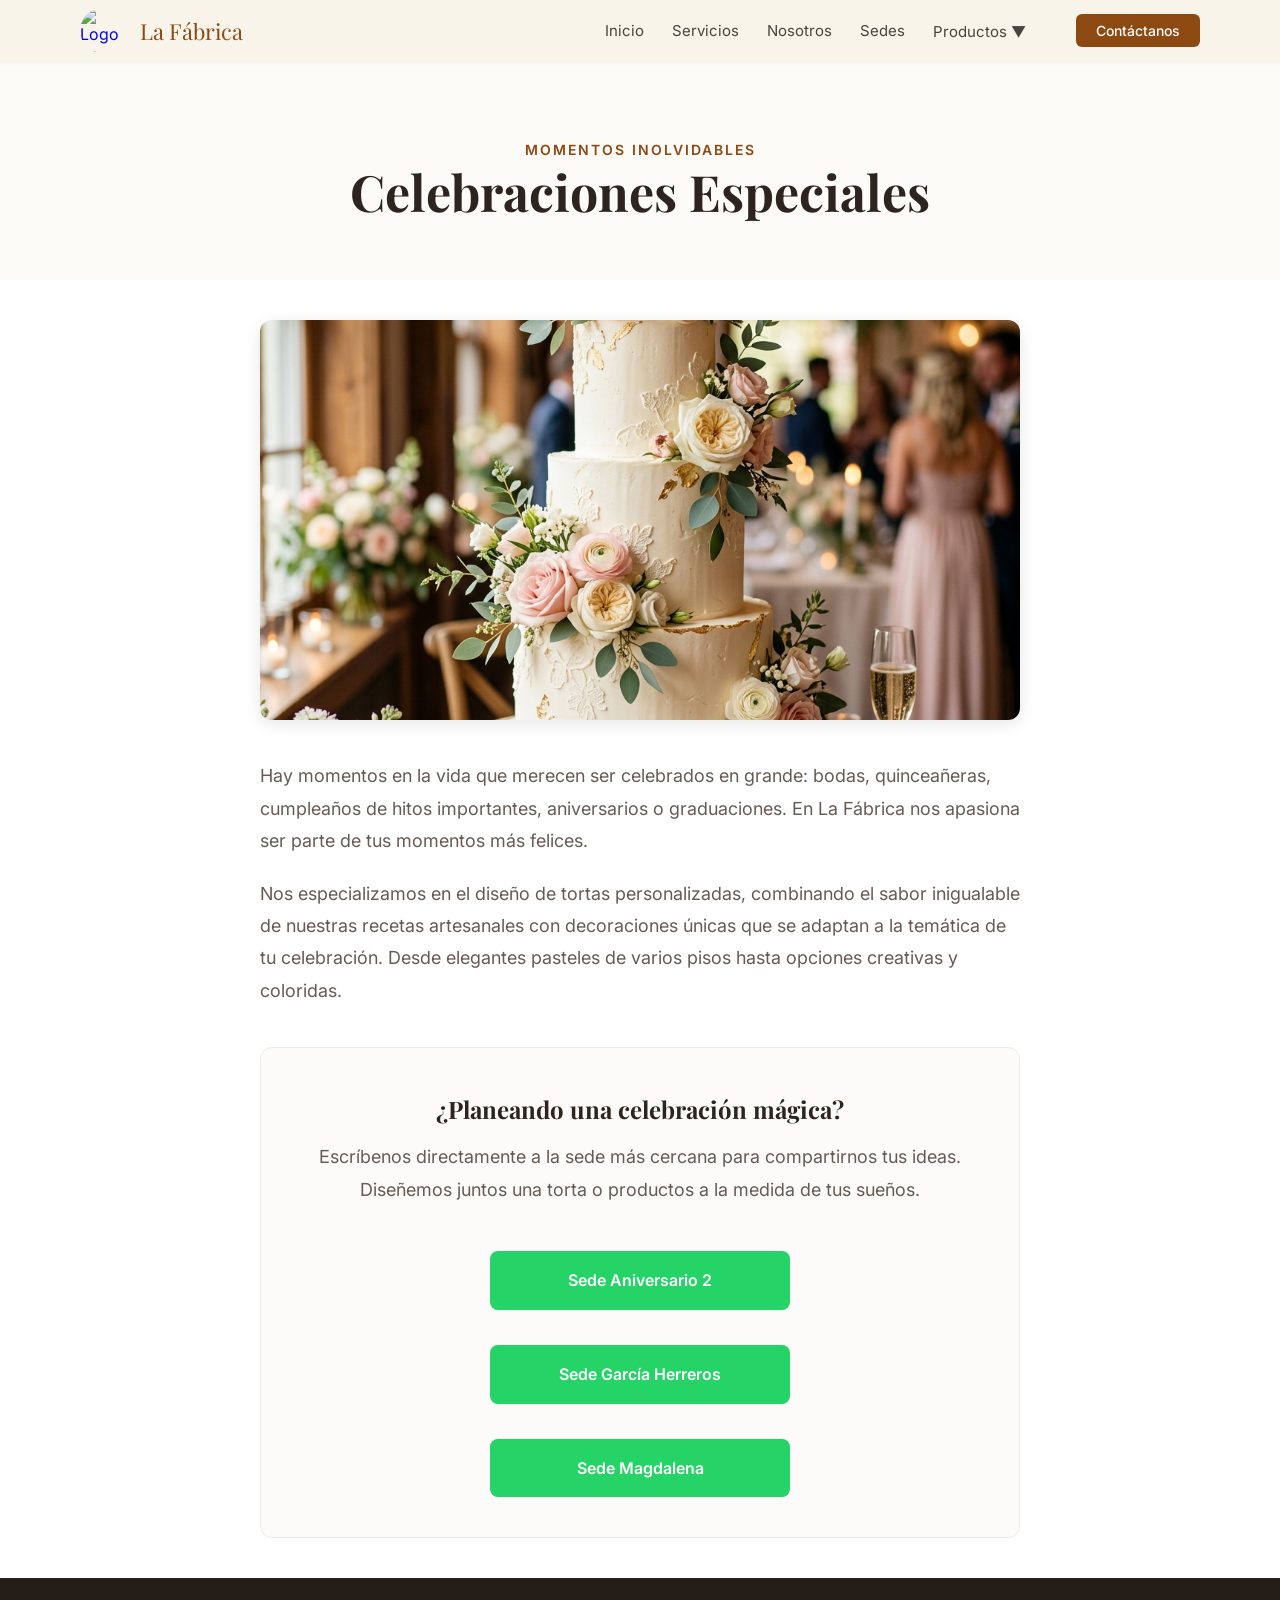
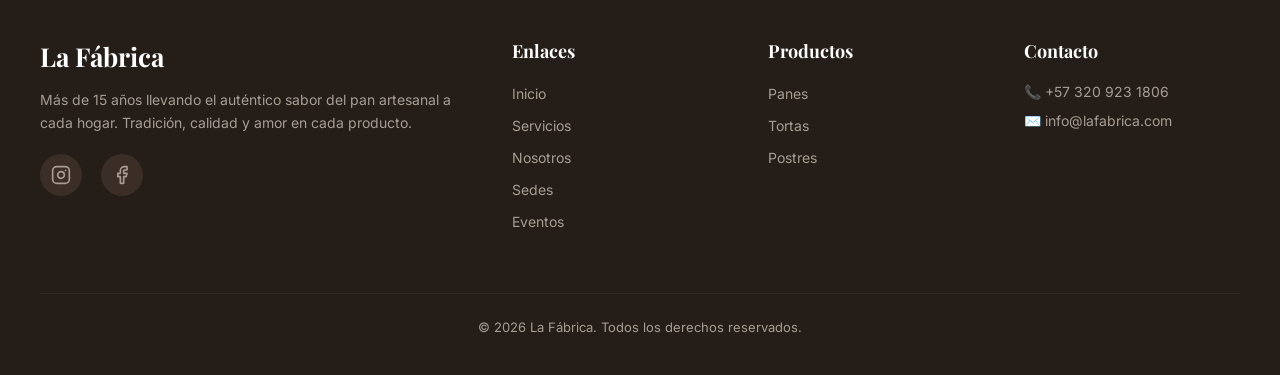
==== fronthend/page/celebraciones-especiales.html @ fb8dd180 "mejora ya ctualizacion de index, productos y eventos" ====
<!DOCTYPE html>
<html lang="es">

<head>
    <meta charset="UTF-8">
    <meta name="viewport" content="width=device-width, initial-scale=1.0">
    <title>Celebraciones Especiales | La Fábrica</title>

    <link rel="stylesheet" href="../css/styles.css">

    <link rel="preconnect" href="https://fonts.googleapis.com">
    <link rel="preconnect" href="https://fonts.gstatic.com" crossorigin>
    <link
        href="https://fonts.googleapis.com/css2?family=Playfair+Display:wght@700&family=Inter:wght@300;400;500;600&display=swap"
        rel="stylesheet">
    
    <style>
        .page-header {
            background-color: var(--bg-cream);
            padding: 80px 20px 40px;
            text-align: center;
        }
        
        .page-title {
            font-family: var(--font-serif);
            font-size: 50px;
            color: #2D241F;
            margin-bottom: 15px;
            text-transform: capitalize;
        }

        .category-breadcrumb {
            color: var(--primary-brown);
            font-size: 14px;
            letter-spacing: 2px;
            text-transform: uppercase;
            font-weight: 600;
        }

        .event-detail-section {
            max-width: 800px;
            margin: 0 auto;
            padding: 40px 20px;
            color: #665b55;
            line-height: 1.8;
            font-size: 18px;
        }

        .event-detail-section p {
            margin-bottom: 20px;
        }

        .contact-cta {
            text-align: center;
            margin-top: 40px;
            padding: 40px;
            background-color: #fcfbf9;
            border-radius: 12px;
            border: 1px solid #efeae6;
        }

        .btn-whatsapp {
            display: inline-flex;
            align-items: center;
            justify-content: center;
            gap: 10px;
            padding: 15px 30px;
            background-color: #25D366;
            color: white;
            text-decoration: none;
            font-weight: 600;
            border-radius: 8px;
            font-size: 16px;
            transition: opacity 0.3s;
            margin-top: 20px;
        }

        .btn-whatsapp:hover {
            opacity: 0.9;
        }
    </style>
</head>

<body>
    <header class="header">
        <div class="header-container">
            <a href="index.html" class="logo" style="text-decoration: none;">
                <img src="../imagen/logo.png" alt="Logo La Fábrica" class="logo-img">
                <span>La Fábrica</span>
            </a>

            <button class="mobile-menu-btn" id="open-menu">
                <svg xmlns="http://www.w3.org/2000/svg" width="28" height="28" viewBox="0 0 24 24" fill="none"
                    stroke="currentColor" stroke-width="2" stroke-linecap="round" stroke-linejoin="round">
                    <line x1="3" y1="12" x2="21" y2="12"></line>
                    <line x1="3" y1="6" x2="21" y2="6"></line>
                    <line x1="3" y1="18" x2="21" y2="18"></line>
                </svg>
            </button>

            <div class="nav-wrapper" id="mobile-nav">
                <div class="mobile-nav-header">
                    <span class="logo-text-mobile">La Fábrica</span>
                    <button class="close-menu-btn" id="close-menu">
                        <svg xmlns="http://www.w3.org/2000/svg" width="24" height="24" viewBox="0 0 24 24" fill="none"
                            stroke="currentColor" stroke-width="2" stroke-linecap="round" stroke-linejoin="round">
                            <line x1="18" y1="6" x2="6" y2="18"></line>
                            <line x1="6" y1="6" x2="18" y2="18"></line>
                        </svg>
                    </button>
                </div>

                <nav class="nav-links">
                    <a href="index.html">Inicio</a>
                    <a href="index.html#servicios">Servicios</a>
                    <a href="index.html#nosotros">Nosotros</a>
                    <a href="index.html#sedes">Sedes</a>
                    
                    <div class="dropdown-container desktop-menu-item">
                        <a href="index.html#productos" class="dropdown">Productos <span class="arrow">▼</span></a>
                        <div class="dropdown-menu">
                            <a href="productos.html?categoria=panes">Panes</a>
                            <a href="productos.html?categoria=tortas">Tortas</a>
                            <a href="productos.html?categoria=postres">Postres</a>
                        </div>
                    </div>
                </nav>

                <a href="index.html#sedes" class="btn-contact">Contáctanos</a>
            </div>
        </div>
    </header>

    <main>
        <div class="page-header">
            <p class="category-breadcrumb">MOMENTOS INOLVIDABLES</p>
            <h1 class="page-title">Celebraciones Especiales</h1>
        </div>

        <section class="event-detail-section">
            <img src="../imagen/celebraciones-especiales.png" alt="Celebraciones Especiales" style="width: 100%; max-height: 400px; object-fit: cover; border-radius: 12px; margin-bottom: 30px; box-shadow: 0 4px 15px rgba(0,0,0,0.1);">
            <p>Hay momentos en la vida que merecen ser celebrados en grande: bodas, quinceañeras, cumpleaños de hitos importantes, aniversarios o graduaciones. En La Fábrica nos apasiona ser parte de tus momentos más felices.</p>
            <p>Nos especializamos en el diseño de tortas personalizadas, combinando el sabor inigualable de nuestras recetas artesanales con decoraciones únicas que se adaptan a la temática de tu celebración. Desde elegantes pasteles de varios pisos hasta opciones creativas y coloridas.</p>
            
            <div class="contact-cta">
                <h3 style="color: #2D241F; font-family: var(--font-serif); font-size: 24px; margin-bottom: 10px;">¿Planeando una celebración mágica?</h3>
                <p>Escríbenos directamente a la sede más cercana para compartirnos tus ideas. Diseñemos juntos una torta o productos a la medida de tus sueños.</p>
                <div style="display: flex; flex-direction: column; gap: 15px; max-width: 300px; margin: 0 auto; margin-top: 25px;">
                    <a href="https://api.whatsapp.com/message/CRYAJNQXN6VEA1?autoload=1&app_absent=0" target="_blank" class="btn-whatsapp">
                        Sede Aniversario 2
                    </a>
                    <a href="https://api.whatsapp.com/send?phone=573209231806" target="_blank" class="btn-whatsapp">
                        Sede García Herreros
                    </a>
                    <a href="https://api.whatsapp.com/message/VMKQGHCHPE6WL1?autoload=1&app_absent=0" target="_blank" class="btn-whatsapp">
                        Sede Magdalena
                    </a>
                </div>
            </div>
        </section>
    </main>

    <footer class="footer">
        <div class="footer-container">
            <div class="footer-col">
                <h3 class="footer-logo">La Fábrica</h3>
                <p>Más de 15 años llevando el auténtico sabor del pan artesanal a cada hogar. Tradición, calidad y amor en cada producto.</p>
                <div class="social-icons">
                    <a href="https://www.instagram.com/lafabricapanaderia/" target="_blank" rel="noopener noreferrer" aria-label="Instagram">
                        <svg xmlns="http://www.w3.org/2000/svg" width="20" height="20" viewBox="0 0 24 24" fill="none" stroke="currentColor" stroke-width="2" stroke-linecap="round" stroke-linejoin="round"><rect x="2" y="2" width="20" height="20" rx="5" ry="5"></rect><path d="M16 11.37A4 4 0 1 1 12.63 8 4 4 0 0 1 16 11.37z"></path><line x1="17.5" y1="6.5" x2="17.51" y2="6.5"></line></svg>
                    </a>
                    <a href="https://www.facebook.com/p/Panader%C3%ADa-La-F%C3%A1brica-100084716544791/" target="_blank" rel="noopener noreferrer" aria-label="Facebook">
                        <svg xmlns="http://www.w3.org/2000/svg" width="20" height="20" viewBox="0 0 24 24" fill="none" stroke="currentColor" stroke-width="2" stroke-linecap="round" stroke-linejoin="round"><path d="M18 2h-3a5 5 0 0 0-5 5v3H7v4h3v8h4v-8h3l1-4h-4V7a1 1 0 0 1 1-1h3z"></path></svg>
                    </a>
                </div>
            </div>
            <div class="footer-col">
                <h4>Enlaces</h4>
                <ul>
                    <li><a href="index.html">Inicio</a></li>
                    <li><a href="index.html#servicios">Servicios</a></li>
                    <li><a href="index.html#nosotros">Nosotros</a></li>
                    <li><a href="index.html#sedes">Sedes</a></li>
                    <li><a href="index.html#eventos">Eventos</a></li>
                </ul>
            </div>
            <div class="footer-col">
                <h4>Productos</h4>
                <ul>
                    <li><a href="productos.html?categoria=panes">Panes</a></li>
                    <li><a href="productos.html?categoria=tortas">Tortas</a></li>
                    <li><a href="productos.html?categoria=postres">Postres</a></li>
                </ul>
            </div>
            <div class="footer-col">
                <h4>Contacto</h4>
                <ul class="contact-info">
                    <li>📞 +57 320 923 1806</li>
                    <li>✉️ info@lafabrica.com</li>
                </ul>
            </div>
        </div>
        <div class="footer-bottom">
            <p>&copy; 2026 La Fábrica. Todos los derechos reservados.</p>
        </div>
    </footer>

    <script>
        // Lógica de Menú Móvil
        const openMenuBtn = document.getElementById('open-menu');
        const closeMenuBtn = document.getElementById('close-menu');
        const mobileNav = document.getElementById('mobile-nav');

        openMenuBtn.addEventListener('click', () => {
            mobileNav.classList.add('active');
        });

        closeMenuBtn.addEventListener('click', () => {
            mobileNav.classList.remove('active');
        });
    </script>
</body>

</html>
---- fronthend/css/styles.css ----
/* --- VARIABLES DE COLOR Y FUENTES --- */
:root {
    --primary-brown: #8c4912;
    --primary-brown-hover: #6e3b0e;
    --highlight-gold: #dcb589;
    --bg-cream: #FDFBF7;
    --text-dark: #333333;
    --text-light: #ffffff;
    --font-serif: 'Playfair Display', serif;
    --font-sans: 'Inter', sans-serif;
}

/* Reseteo básico para que se vea igual en todos los navegadores */
* {
    margin: 0;
    padding: 0;
    box-sizing: border-box;
}

body {
    font-family: var(--font-sans);
    color: var(--text-dark);
}

/* --- BARRA DE NAVEGACIÓN (HEADER) --- */
/* Ocultar elementos del menú móvil en PC */
.mobile-menu-btn,
.mobile-nav-header {
    display: none;
}

.nav-wrapper {
    display: flex;
    align-items: center;
    flex-grow: 1;
    /* Hace que ocupe el espacio restante */
}

/* --- BARRA DE NAVEGACIÓN (HEADER) --- */
.header {
    background-color: #F8F4EA;
    /* Cambiamos a un crema más tostado, igual a la referencia */
    position: sticky;
    top: 0;
    z-index: 1000;
    box-shadow: 0 1px 5px rgba(0, 0, 0, 0.05);
    /* Sombra un poco más sutil */
    width: 100%;
}

.header-container {
    display: flex;
    align-items: center;
    padding: 8px 40px;
    /* REDUCIDO: Antes era 15px, ahora es 8px para hacerlo más delgado */
    max-width: 1200px;
    margin: 0 auto;
    width: 100%;
}

/* El resto de tu código del logo, nav-links y btn-contact se queda exactamente igual */

/* Contenedor del logo y texto */
.logo {
    display: flex;
    align-items: center;
    gap: 15px;
    /* Espacio exacto entre la imagen y el texto */
    text-decoration: none;
}

/* Estilos solo para el texto "La Fábrica" */
.logo span {
    font-family: var(--font-serif);
    font-size: 22px;
    /* REDUCIDO: Antes era 28px */
    font-weight: normal;
    color: var(--primary-brown);
}

/* Estilos para la imagen redonda */
.logo-img {
    height: 45px;
    /* REDUCIDO: Antes era 60px */
    width: 45px;
    /* REDUCIDO: Antes era 60px */
    object-fit: cover;
    border-radius: 50%;
    display: block;
}


/* Contenedor de los enlaces del menú */
.nav-links {
    display: flex;
    align-items: center;
    gap: 28px;
    /* Le damos un poquitito más de respiro entre cada opción */
    margin-left: auto;
    margin-right: 50px;
    /* ¡AQUÍ ESTÁ LA MAGIA! Aumentamos el margen para alejar el botón "Contáctanos" */
}

/* Estilo de la letra del menú */
.nav-links a {
    text-decoration: none;
    color: #4a423e;
    /* Usamos un gris/marrón muy oscuro en lugar de negro puro para más elegancia */
    font-family: var(--font-sans);
    /* Nos aseguramos de usar la fuente Inter */
    font-size: 15px;
    font-weight: 400;
    /* Cambiamos a 400 (normal) para que la letra sea más fina y delicada */
    transition: color 0.3s ease;
}

.nav-links a:hover {
    color: var(--primary-brown);
}

/* Botón de contáctanos */
/* Ajustamos el botón para que no infle el header */
.btn-contact {
    text-decoration: none;
    background-color: var(--primary-brown);
    color: var(--text-light);
    padding: 8px 20px;
    /* REDUCIDO: Antes era 10px 24px */
    border-radius: 6px;
    font-weight: 500;
    font-size: 14px;
    /* Un puntito más pequeño */
    transition: background-color 0.3s ease;
    flex-shrink: 0;
}

.btn-contact:hover {
    background-color: var(--primary-brown-hover);
}

/* --- SECCIÓN PRINCIPAL (HERO) --- */
.hero {
    position: relative;
    height: calc(100vh - 80px);
    display: flex;
    align-items: center;
    justify-content: center;
    text-align: center;

    /* Salimos de la carpeta 'css' y entramos a la carpeta 'img' */
    background-image: url('../imagen/hero-bakery.jpg');
    background-size: cover;
    background-position: center;
}

.hero-overlay {
    position: absolute;
    top: 0;
    left: 0;
    width: 100%;
    height: 100%;
    background-color: rgba(0, 0, 0, 0.5);
    /* Oscurece el fondo */
    z-index: 1;
}

.hero-content {
    position: relative;
    z-index: 2;
    max-width: 800px;
    padding: 0 20px;
    margin-top: -50px;
    /* Sube un poco el contenido visualmente */
}

.subtitle {
    color: var(--highlight-gold);
    font-size: 14px;
    font-weight: 600;
    letter-spacing: 4px;
    margin-bottom: 20px;
}

.title {
    color: var(--text-light);
    font-family: var(--font-serif);
    font-size: 64px;
    line-height: 1.1;
    margin-bottom: 24px;
}

.highlight {
    color: var(--highlight-gold);
}

.description {
    color: rgba(255, 255, 255, 0.9);
    font-size: 18px;
    font-weight: 300;
    line-height: 1.6;
    margin-bottom: 40px;
    max-width: 650px;
    margin-left: auto;
    margin-right: auto;
}

.hero-buttons {
    display: flex;
    gap: 20px;
    justify-content: center;
}

.btn {
    text-decoration: none;
    padding: 14px 36px;
    border-radius: 6px;
    font-weight: 500;
    font-size: 16px;
    transition: all 0.3s ease;
}

.btn-primary {
    background-color: var(--primary-brown);
    color: var(--text-light);
}

.btn-primary:hover {
    background-color: var(--primary-brown-hover);
}

.btn-secondary {
    background-color: var(--text-light);
    color: var(--text-dark);
}

.btn-secondary:hover {
    background-color: #f0f0f0;
}

/* --- ICONO DE SCROLL ANIMADO --- */
.scroll-icon {
    position: absolute;
    bottom: 30px;
    left: 50%;
    transform: translateX(-50%);
    z-index: 2;
}

.mouse {
    width: 24px;
    height: 36px;
    border: 2px solid rgba(255, 255, 255, 0.6);
    border-radius: 12px;
    position: relative;
}

.mouse::before {
    content: '';
    position: absolute;
    top: 6px;
    left: 50%;
    transform: translateX(-50%);
    width: 4px;
    height: 8px;
    background-color: rgba(255, 255, 255, 0.6);
    border-radius: 2px;
    animation: scroll 2s infinite;
    /* Animación de la ruedita */
}

@keyframes scroll {
    0% {
        top: 6px;
        opacity: 1;
    }

    100% {
        top: 18px;
        opacity: 0;
    }
}

/* --- SECCIÓN DE SERVICIOS --- */
.services-section {
    background-color: #F3EAE1;
    /* Un crema un poco más oscuro que el header */
    padding: 80px 40px;
    text-align: center;
}

.services-header {
    max-width: 700px;
    margin: 0 auto 50px auto;
    /* Centra el texto y da espacio abajo */
}

.section-subtitle {
    color: var(--primary-brown);
    font-size: 13px;
    font-weight: 600;
    letter-spacing: 2px;
    text-transform: uppercase;
    margin-bottom: 15px;
}

.section-title {
    font-family: var(--font-serif);
    font-size: 42px;
    color: #2D241F;
    /* Un marrón súper oscuro, casi negro */
    margin-bottom: 20px;
    font-weight: 700;
}

.section-description {
    color: #665b55;
    font-size: 16px;
    line-height: 1.6;
}

/* La cuadrícula de 4 columnas para las tarjetas */
.services-grid {
    display: grid;
    grid-template-columns: repeat(4, 1fr);
    /* 4 columnas iguales */
    gap: 25px;
    max-width: 1200px;
    margin: 0 auto;
}

/* Estilo de cada tarjeta blanca */
.service-card {
    background-color: #ffffff;
    padding: 40px 25px;
    border-radius: 12px;
    box-shadow: 0 4px 15px rgba(0, 0, 0, 0.04);
    /* Sombra muy suave */
    display: flex;
    flex-direction: column;
    align-items: center;
    transition: transform 0.3s ease;
    /* Para la animación */
}

/* Efecto al pasar el mouse por encima de la tarjeta */
.service-card:hover {
    transform: translateY(-8px);
}

/* El círculo que envuelve al ícono */
.icon-wrapper {
    background-color: #F3EAE1;
    width: 64px;
    height: 64px;
    border-radius: 50%;
    display: flex;
    justify-content: center;
    align-items: center;
    margin-bottom: 20px;
    color: var(--primary-brown);
    /* Pinta los iconos SVG de marrón */
}

.service-card h3 {
    font-family: var(--font-serif);
    font-size: 22px;
    color: #2D241F;
    margin-bottom: 12px;
    font-weight: 700;
}

.service-card p {
    color: #665b55;
    font-size: 14px;
    line-height: 1.6;
}

/* --- MENÚ DESPLEGABLE --- */
.dropdown-container {
    position: relative;
    display: inline-block;
    padding: 10px 0;
    /* Área de margen para que el mouse no pierda el hover */
}

.dropdown-menu {
    display: none;
    /* Oculto por defecto */
    position: absolute;
    top: 100%;
    left: -10px;
    background-color: #ffffff;
    min-width: 160px;
    box-shadow: 0 8px 24px rgba(0, 0, 0, 0.1);
    border-radius: 8px;
    padding: 10px 0;
    z-index: 20;
    border: 1px solid #f0e9e2;
}

/* Mostrar el menú cuando el mouse pasa por encima del contenedor */
.dropdown-container:hover .dropdown-menu {
    display: block;
}

.dropdown-menu a {
    display: block;
    padding: 10px 24px;
    color: var(--text-dark);
    font-size: 15px;
    transition: background-color 0.2s, color 0.2s;
}

.dropdown-menu a:hover {
    background-color: #FDFBF7;
    color: var(--primary-brown);
}

/* --- SECCIÓN DE PRODUCTOS --- */
.products-section {
    background-color: var(--bg-cream);
    /* Mismo fondo del hero */
    padding: 60px 40px 80px;
}

/* Filtros de Categoría Mejorados */
.category-filters-container {
    width: 100%;
    overflow-x: auto;
    padding: 10px 0 30px;
    margin-bottom: 20px;
    -webkit-overflow-scrolling: touch;
}

/* Ocultar scrollbar para un look más limpio */
.category-filters-container::-webkit-scrollbar {
    display: none;
}

.category-filters {
    display: flex;
    justify-content: center;
    gap: 12px;
    min-width: max-content; /* Asegura que no se encojan en móvil */
    padding: 0 20px;
    margin: 0 auto;
}

.category-btn {
    padding: 12px 24px;
    border: 1px solid #E5D8CD;
    color: #665b55;
    background-color: #ffffff;
    text-decoration: none;
    border-radius: 50px;
    font-weight: 500;
    font-size: 15px;
    transition: all 0.4s cubic-bezier(0.175, 0.885, 0.32, 1.275);
    font-family: var(--font-sans);
    display: flex;
    align-items: center;
    gap: 10px;
    box-shadow: 0 2px 8px rgba(0,0,0,0.04);
    cursor: pointer;
}

.category-btn svg {
    width: 18px;
    height: 18px;
    transition: transform 0.3s ease;
}

.category-btn:hover {
    border-color: var(--primary-brown);
    color: var(--primary-brown);
    transform: translateY(-4px);
    box-shadow: 0 10px 20px rgba(140, 73, 18, 0.1);
}

.category-btn:hover svg {
    transform: rotate(10deg);
}

.category-btn.active {
    background-color: var(--primary-brown);
    color: white;
    border-color: var(--primary-brown);
    box-shadow: 0 8px 25px rgba(139, 94, 52, 0.3);
    transform: translateY(-2px);
}

.category-btn.active svg {
    color: white;
}

/* Ajustes para móviles */
@media (max-width: 768px) {
    .category-filters {
        justify-content: flex-start; /* Permite el scroll desde el inicio */
    }
    
    .category-btn {
        padding: 10px 20px;
        font-size: 14px;
    }
}

/* Usamos esta clase para centrar los títulos de las secciones */
.section-header-center {
    text-align: center;
    max-width: 700px;
    margin: 0 auto 50px auto;
}

.products-grid {
    display: grid;
    grid-template-columns: repeat(3, 1fr);
    /* 3 columnas iguales */
    gap: 30px;
    max-width: 1200px;
    margin: 0 auto;
}

.product-card {
    background-color: #ffffff;
    border-radius: 12px;
    overflow: hidden;
    box-shadow: 0 4px 15px rgba(0, 0, 0, 0.05);
    display: flex;
    flex-direction: column;
    transition: transform 0.3s ease, box-shadow 0.3s ease;
    /* Añadimos esto para un movimiento suave */
}

/* NUEVO: Efecto al pasar el mouse sobre la tarjeta del producto */
.product-card:hover {
    transform: translateY(-10px);
    /* Levanta la tarjeta 10 píxeles hacia arriba */
    box-shadow: 0 15px 30px rgba(0, 0, 0, 0.1);
    /* Hace la sombra más grande para dar efecto 3D */
}

.product-image {
    width: 100%;
    height: 250px;
    object-fit: cover;
}

.product-info {
    padding: 30px;
    display: flex;
    flex-direction: column;
    flex-grow: 1;
    /* Hace que el contenido ocupe el espacio restante */
}

.product-info h3 {
    font-family: var(--font-serif);
    font-size: 26px;
    color: #2D241F;
    margin-bottom: 15px;
}

.product-desc {
    color: #665b55;
    font-size: 14px;
    line-height: 1.6;
    margin-bottom: 20px;
}

.product-list {
    list-style-type: none;
    /* Quitamos las viñetas por defecto */
    padding: 0;
    margin-bottom: 30px;
    flex-grow: 1;
    /* Empuja el botón hacia abajo */
}

.product-list li {
    position: relative;
    padding-left: 15px;
    margin-bottom: 8px;
    font-size: 14px;
    color: #4a423e;
}

/* Viñeta personalizada (puntito marrón) */
.product-list li::before {
    content: "•";
    color: var(--primary-brown);
    position: absolute;
    left: 0;
    top: -2px;
    font-size: 18px;
}

/* Botón de Ver más */
.btn-outline {
    width: 100%;
    background-color: #FDFBF7;
    color: #2D241F;
    border: 1px solid #e0d5cb;
    padding: 12px;
    border-radius: 6px;
    font-size: 14px;
    font-weight: 500;
    cursor: pointer;
    transition: all 0.3s ease;
    display: flex;
    justify-content: center;
    align-items: center;
    gap: 8px;
}

.btn-outline:hover {
    background-color: #D4A373;
    /* Un tono caramelo/dorado como en tu foto */
    color: #2D241F;
    /* Texto marrón muy oscuro para que resalte */
    border-color: #D4A373;
    /* El borde igual al fondo para que se vea sólido */
}

/* --- SECCIÓN SOBRE NOSOTROS --- */
.about-section {
    background-color: var(--bg-cream);
    padding: 100px 40px;
}

.about-container {
    max-width: 1200px;
    margin: 0 auto;
    display: grid;
    grid-template-columns: 1fr 1fr;
    /* Divide el contenedor en 2 columnas iguales */
    gap: 60px;
    /* Espacio entre la imagen y el texto */
    align-items: center;
    /* Centra el contenido verticalmente */
}

/* Estilos de la imagen */
.about-img {
    width: 100%;
    height: auto;
    border-radius: 16px;
    /* Bordes redondeados como en la foto */
    box-shadow: 0 10px 30px rgba(0, 0, 0, 0.08);
    /* Sombra elegante */
    object-fit: cover;
}

/* Textos de la columna derecha */
.about-title {
    font-family: var(--font-serif);
    font-size: 42px;
    color: #2D241F;
    margin-bottom: 25px;
    line-height: 1.2;
}

.about-text p {
    color: #665b55;
    font-size: 15px;
    line-height: 1.7;
    margin-bottom: 15px;
}

.about-text strong {
    color: #2D241F;
    font-weight: 600;
}

/* Línea separadora */
.about-divider {
    border: none;
    border-top: 1px solid #E5D8CD;
    margin: 35px 0;
}

/* Cuadrícula de las estadísticas */
.about-stats {
    display: flex;
    justify-content: space-between;
    text-align: center;
}

.stat-item {
    display: flex;
    flex-direction: column;
    gap: 5px;
}

.stat-number {
    font-family: var(--font-serif);
    font-size: 32px;
    font-weight: 700;
    color: var(--primary-brown);
}

.stat-label {
    font-size: 13px;
    color: #8c827b;
    line-height: 1.4;
}

/* --- SECCIÓN DE SEDES --- */
.sedes-section {
    background-color: #F3EAE1;
    /* Fondo oscuro alternado */
    padding: 100px 40px;
}

.sedes-grid {
    display: grid;
    grid-template-columns: repeat(3, 1fr);
    /* 3 columnas iguales */
    gap: 30px;
    max-width: 1100px;
    /* Un poco más angosto para que las 3 tarjetas no queden súper estiradas */
    margin: 0 auto;
}

.sede-card {
    background-color: #ffffff;
    padding: 35px 30px;
    border-radius: 12px;
    box-shadow: 0 4px 15px rgba(0, 0, 0, 0.04);
    transition: transform 0.3s ease, box-shadow 0.3s ease;
}

/* Efecto hover suave para las tarjetas */
.sede-card:hover {
    transform: translateY(-5px);
    box-shadow: 0 10px 25px rgba(0, 0, 0, 0.08);
}

.sede-card h3 {
    font-family: var(--font-serif);
    font-size: 24px;
    color: #2D241F;
    margin-bottom: 25px;
    font-weight: 700;
}

.sede-info {
    list-style: none;
    padding: 0;
    margin: 0;
}

.sede-info li {
    display: flex;
    align-items: flex-start;
    gap: 15px;
    /* Espacio entre el icono y el texto */
    margin-bottom: 20px;
    color: #665b55;
    font-size: 15px;
    line-height: 1.5;
}

.sede-info li:last-child {
    margin-bottom: 0;
    /* Quita el margen al último elemento */
}

/* Color y tamaño de los iconos dentro de la tarjeta */
.sede-info svg {
    color: var(--primary-brown);
    flex-shrink: 0;
    /* Evita que el icono se encoja si el texto es muy largo */
    margin-top: 2px;
    /* Alinea el icono un poquito hacia abajo para que coincida con el texto */
}

/* --- SECCIÓN DE EVENTOS --- */
.events-section {
    background-color: #241D18;
    /* Un marrón muy oscuro, casi negro */
    padding: 100px 40px;
}

/* Utilidades para texto sobre fondo oscuro */
.text-white {
    color: #ffffff !important;
}

.text-light {
    color: #A89D95 !important;
}

.events-grid {
    display: grid;
    grid-template-columns: repeat(3, 1fr);
    gap: 30px;
    max-width: 1200px;
    margin: 0 auto;
}

.event-card {
    background-color: transparent;
    border: 1px solid rgba(255, 255, 255, 0.1);
    /* Borde sutil transparente */
    border-radius: 12px;
    padding: 40px 30px;
    text-align: center;
    transition: transform 0.3s ease, border-color 0.3s ease;
}

.event-card:hover {
    transform: translateY(-5px);
    border-color: var(--highlight-gold);
    /* El borde se pinta dorado al pasar el mouse */
}

.event-icon {
    background-color: #3A2E26;
    /* Círculo marrón oscuro */
    color: var(--highlight-gold);
    width: 65px;
    height: 65px;
    border-radius: 50%;
    display: flex;
    justify-content: center;
    align-items: center;
    margin: 0 auto 25px auto;
}

.event-card h3 {
    font-family: var(--font-serif);
    font-size: 22px;
    color: #ffffff;
    margin-bottom: 15px;
}

.event-card p {
    color: #A89D95;
    font-size: 14px;
    line-height: 1.6;
    margin-bottom: 30px;
}

/* Botón de Eventos */
.btn-event {
    background-color: #ffffff;
    color: #241D18;
    border: none;
    padding: 10px 30px;
    border-radius: 6px;
    font-size: 14px;
    font-weight: 500;
    cursor: pointer;
    transition: background-color 0.3s ease;
}

.btn-event:hover {
    background-color: var(--highlight-gold);
    color: #ffffff;
}

/* --- FOOTER (PIE DE PÁGINA) --- */
.footer {
    background-color: #241D18;
    padding: 60px 40px 40px 40px;
    border-top: 1px solid rgba(255, 255, 255, 0.05);
    /* Línea divisoria muy suave */
}

.footer-container {
    max-width: 1200px;
    margin: 0 auto;
    display: grid;
    grid-template-columns: 2fr 1fr 1fr 1fr;
    /* La primera columna (info) es más grande */
    gap: 40px;
}

.footer-logo {
    font-family: var(--font-serif);
    font-size: 26px;
    color: #ffffff;
    margin-bottom: 15px;
}

.footer-col p {
    color: #A89D95;
    font-size: 14px;
    line-height: 1.6;
    margin-bottom: 20px;
    padding-right: 20px;
}

.footer-col h4 {
    color: #ffffff;
    font-family: var(--font-serif);
    font-size: 18px;
    margin-bottom: 20px;
}

.footer-col ul {
    list-style: none;
    padding: 0;
}

.footer-col ul li {
    margin-bottom: 12px;
}

.footer-col ul a,
.contact-info li {
    color: #A89D95;
    text-decoration: none;
    font-size: 14px;
    transition: color 0.3s ease;
}

.footer-col ul a:hover {
    color: var(--highlight-gold);
}

/* --- ICONOS SOCIALES EN CÍRCULOS --- */
.social-icons a {
    display: inline-flex;
    /* Esto permite centrar el ícono perfectamente dentro del círculo */
    justify-content: center;
    align-items: center;
    width: 42px;
    /* Ancho del círculo */
    height: 42px;
    /* Alto del círculo */
    background-color: #3A2E26;
    /* Fondo gris/marrón oscuro */
    color: #A89D95;
    /* Color del ícono */
    margin-right: 15px;
    border-radius: 50%;
    /* Lo hace redondo */
    text-decoration: none;
    transition: all 0.3s ease;
}

.social-icons a:hover {
    background-color: var(--highlight-gold);
    /* Cambia a dorado al pasar el ratón */
    color: #ffffff;
    /* El ícono se vuelve blanco */
    transform: translateY(-3px);
    /* Se levanta un poquito */
}

/* --- BARRA INFERIOR DE COPYRIGHT --- */
.footer-bottom {
    border-top: 1px solid rgba(255, 255, 255, 0.05);
    /* Línea divisoria muy sutil */
    margin-top: 50px;
    padding-top: 25px;
    text-align: center;
}

.footer-bottom p {
    color: #A89D95;
    font-size: 13px;
    margin: 0;
}

/* =========================================
   DISEÑO RESPONSIVO (MÓVILES Y TABLETS) - CLIENTE
   ========================================= */
@media (max-width: 992px) {
    /* Aumentamos el tamaño para que se active mucho antes */

    /* --- HEADER MÓVIL --- */
    .header-container {
        flex-direction: row;
        justify-content: space-between;
        padding: 15px 20px;
    }

    .mobile-menu-btn {
        display: block;
        background: none;
        border: none;
        color: #2D241F;
        cursor: pointer;
    }

    /* La pantalla del menú móvil adaptada a tu segunda foto */
    .nav-wrapper {
        position: absolute;
        /* Cambiamos fixed a absolute para que caiga desde arriba */
        top: 0;
        left: 0;
        width: 100%;
        height: auto;
        /* Ocupa solo lo necesario, dejando ver el fondo abajo */
        background-color: var(--bg-cream);
        flex-direction: column;
        align-items: stretch;
        padding: 20px 25px 30px 25px;
        z-index: 2000;
        display: none;
        box-shadow: 0 15px 50px rgba(0, 0, 0, 0.6);
        /* Sombra oscura que hace contraste */
    }

    .nav-wrapper.active {
        display: flex;
    }

    .mobile-nav-header {
        display: flex;
        justify-content: space-between;
        align-items: center;
        border-bottom: 1px solid #E5D8CD;
        padding-bottom: 20px;
        margin-bottom: 25px;
    }

    .logo-text-mobile {
        font-family: var(--font-serif);
        font-size: 24px;
        color: var(--primary-brown);
        font-weight: 700;
    }

    .close-menu-btn {
        background: none;
        border: 1px solid #2D241F;
        border-radius: 6px;
        padding: 4px;
        color: #2D241F;
        display: flex;
        cursor: pointer;
    }

    /* Enlaces */
    .nav-links {
        flex-direction: column;
        align-items: flex-start;
        gap: 22px;
        margin-right: 0;
        margin-bottom: 30px;
    }

    .nav-links a {
        font-size: 15px;
        color: #2D241F;
        font-weight: 500;
    }

    /* Línea separadora y subtítulo de Productos */
    .mobile-divider {
        width: 100%;
        border: none;
        border-top: 1px solid #E5D8CD;
        margin: 5px 0;
    }

    .mobile-category-title {
        font-size: 13px;
        color: #8c827b;
        margin-bottom: -5px;
    }

    .btn-contact {
        width: 100%;
        text-align: center;
        padding: 15px;
    }

    /* --- RESTO DE LA PÁGINA (Ajuste 1 columna) --- */
    .services-section,
    .products-section,
    .about-section,
    .sedes-section,
    .events-section {
        padding: 60px 20px;
    }

    .section-title,
    .about-title {
        font-size: 32px;
    }

    .services-grid,
    .products-grid,
    .sedes-grid,
    .events-grid {
        grid-template-columns: 1fr;
        gap: 20px;
    }

    .about-container {
        grid-template-columns: 1fr;
        gap: 30px;
        text-align: center;
    }

    .footer-container {
        grid-template-columns: 1fr;
        text-align: center;
        gap: 30px;
    }

    .social-icons {
        justify-content: center;
    }
}

/* Ocultar elementos exclusivos de móvil en PC */
.mobile-menu-item {
    display: none;
}

/* =========================================
   DISEÑO RESPONSIVO (MÓVILES Y TABLETS) - CLIENTE
   ========================================= */
@media (max-width: 992px) {

    /* --- HEADER MÓVIL --- */
    .header-container {
        flex-direction: row;
        justify-content: space-between;
        align-items: center;
        padding: 15px 20px;
    }

    .mobile-menu-btn {
        display: block;
        background: none;
        border: none;
        color: #2D241F;
        cursor: pointer;
    }

    /* La pantalla del menú móvil */
    .nav-wrapper {
        position: absolute;
        top: 0;
        left: 0;
        width: 100%;
        height: auto;
        background-color: var(--bg-cream);
        flex-direction: column;
        align-items: flex-start;
        /* ESTO FUERZA EL MENÚ A LA IZQUIERDA */
        padding: 20px 25px 30px 25px;
        z-index: 2000;
        display: none;
        box-shadow: 0 15px 50px rgba(0, 0, 0, 0.6);
    }

    .nav-wrapper.active {
        display: flex;
    }

    /* Cabecera del menú (Logo y X) */
    .mobile-nav-header {
        display: flex;
        justify-content: space-between;
        align-items: center;
        width: 100%;
        /* Ocupa todo el ancho */
        border-bottom: 1px solid #E5D8CD;
        padding-bottom: 15px;
        margin-bottom: 20px;
    }

    .logo-text-mobile {
        font-family: var(--font-serif);
        font-size: 24px;
        color: var(--primary-brown);
        font-weight: 700;
    }

    .close-menu-btn {
        background: none;
        border: 1px solid #E5D8CD;
        border-radius: 6px;
        padding: 4px;
        color: #2D241F;
        display: flex;
        cursor: pointer;
    }

    /* Enlaces forzados a la izquierda */
    .nav-links {
        display: flex;
        flex-direction: column;
        align-items: flex-start;
        /* Alinea textos a la izquierda */
        width: 100%;
        margin: 0;
        /* Quita márgenes heredados del PC */
        padding: 0;
        gap: 18px;
        /* Espaciado idéntico a tu foto */
    }

    .nav-links a {
        font-size: 15px;
        color: #2D241F;
        font-weight: 500;
        text-decoration: none;
        width: 100%;
    }

    /* Línea separadora y subtítulo de Productos */
    .mobile-divider {
        width: 100%;
        border: none;
        border-top: 1px solid #E5D8CD;
        margin: 0;
    }

    .mobile-category-title {
        font-size: 13px;
        color: #8c827b;
        margin-top: 5px;
    }

    /* Botón final */
    .btn-contact {
        width: 100%;
        text-align: center;
        padding: 14px;
        margin-top: 20px;
        box-sizing: border-box;
    }

    /* --- RESTO DE LA PÁGINA (Ajuste 1 columna) --- */
    .services-section,
    .products-section,
    .about-section,
    .sedes-section,
    .events-section {
        padding: 60px 20px;
    }

    .section-title,
    .about-title {
        font-size: 32px;
    }

    .services-grid,
    .products-grid,
    .sedes-grid,
    .events-grid {
        grid-template-columns: 1fr;
        gap: 20px;
    }

    .about-container {
        grid-template-columns: 1fr;
        gap: 30px;
        text-align: center;
    }

    .footer-container {
        grid-template-columns: 1fr;
        text-align: center;
        gap: 30px;
    }

    .social-icons {
        justify-content: center;
    }

    /* Ocultar menú desplegable de PC en celular */
    .desktop-menu-item {
        display: none;
    }

    /* Mostrar estructura de Productos para celular */
    .mobile-menu-item {
        display: flex;
        flex-direction: column;
        width: 100%;
        gap: 18px;
    }

    .mobile-menu-item a {
        font-size: 15px;
        color: #2D241F;
        font-weight: 500;
        text-decoration: none;
        width: 100%;
    }
}
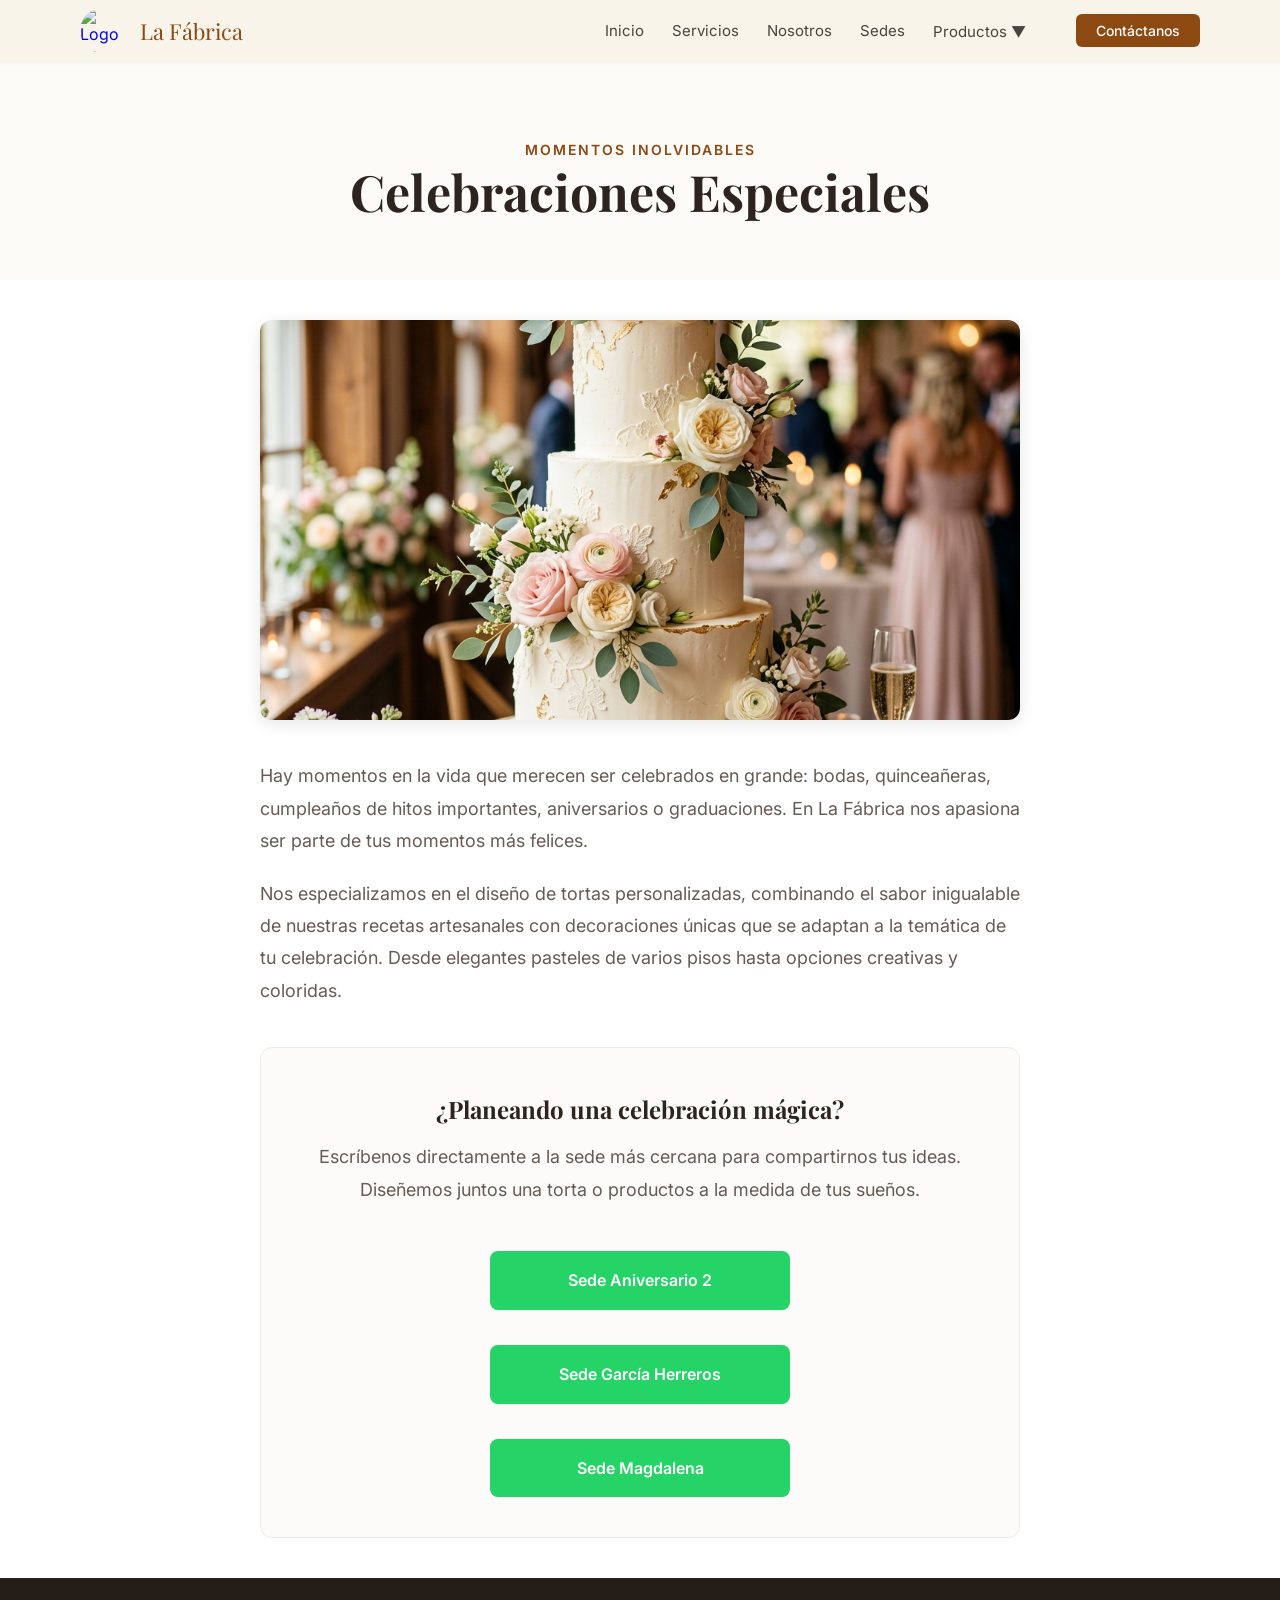
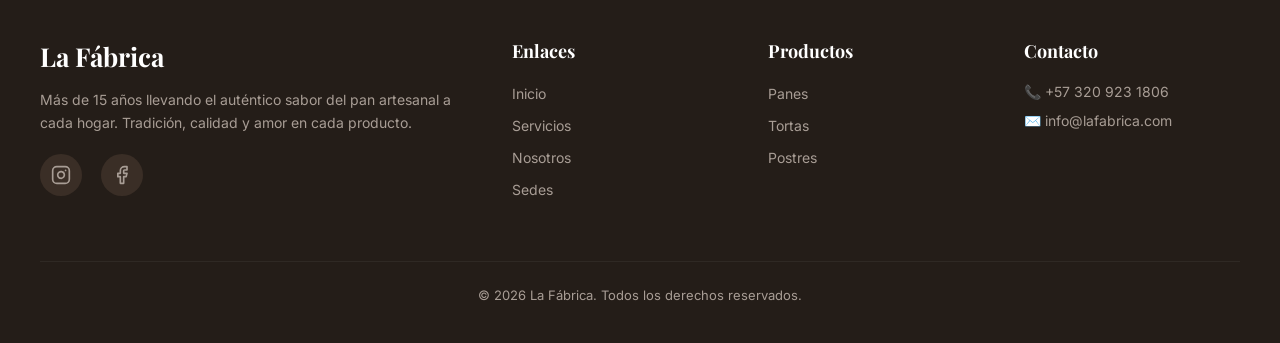
==== commit cbae18be: "feat(frontend): actualizar imágenes reales del local y productos, eliminar sección de eventos y agre" ====
--- a/fronthend/page/celebraciones-especiales.html
+++ b/fronthend/page/celebraciones-especiales.html
@@ -181,7 +181,6 @@
                     <li><a href="index.html#servicios">Servicios</a></li>
                     <li><a href="index.html#nosotros">Nosotros</a></li>
                     <li><a href="index.html#sedes">Sedes</a></li>
-                    <li><a href="index.html#eventos">Eventos</a></li>
                 </ul>
             </div>
             <div class="footer-col">
--- a/fronthend/css/styles.css
+++ b/fronthend/css/styles.css
@@ -528,22 +528,36 @@
     box-shadow: 0 4px 15px rgba(0, 0, 0, 0.05);
     display: flex;
     flex-direction: column;
-    transition: transform 0.3s ease, box-shadow 0.3s ease;
-    /* Añadimos esto para un movimiento suave */
+    transition: transform 0.4s cubic-bezier(0.165, 0.84, 0.44, 1), box-shadow 0.4s cubic-bezier(0.165, 0.84, 0.44, 1);
 }
 
 /* NUEVO: Efecto al pasar el mouse sobre la tarjeta del producto */
 .product-card:hover {
-    transform: translateY(-10px);
-    /* Levanta la tarjeta 10 píxeles hacia arriba */
-    box-shadow: 0 15px 30px rgba(0, 0, 0, 0.1);
-    /* Hace la sombra más grande para dar efecto 3D */
+    transform: translateY(-8px);
+    box-shadow: 0 15px 30px rgba(0, 0, 0, 0.08);
+}
+
+.product-card:hover .product-image {
+    transform: scale(1.05);
 }
 
 .product-image {
     width: 100%;
-    height: 250px;
+    height: 280px;
     object-fit: cover;
+    transition: transform 0.5s cubic-bezier(0.165, 0.84, 0.44, 1);
+}
+
+#panes .product-image {
+    object-position: center 60%;
+}
+
+#tortas .product-image {
+    object-position: center 30%;
+}
+
+#postres .product-image {
+    object-position: center 38%;
 }
 
 .product-info {
@@ -643,12 +657,13 @@
 /* Estilos de la imagen */
 .about-img {
     width: 100%;
-    height: auto;
+    height: 480px;
     border-radius: 16px;
     /* Bordes redondeados como en la foto */
     box-shadow: 0 10px 30px rgba(0, 0, 0, 0.08);
     /* Sombra elegante */
     object-fit: cover;
+    object-position: center;
 }
 
 /* Textos de la columna derecha */
@@ -775,89 +790,126 @@
     /* Alinea el icono un poquito hacia abajo para que coincida con el texto */
 }
 
-/* --- SECCIÓN DE EVENTOS --- */
-.events-section {
-    background-color: #241D18;
-    /* Un marrón muy oscuro, casi negro */
-    padding: 100px 40px;
-}
-
-/* Utilidades para texto sobre fondo oscuro */
-.text-white {
-    color: #ffffff !important;
-}
-
-.text-light {
-    color: #A89D95 !important;
-}
-
-.events-grid {
-    display: grid;
-    grid-template-columns: repeat(3, 1fr);
-    gap: 30px;
-    max-width: 1200px;
-    margin: 0 auto;
-}
-
-.event-card {
-    background-color: transparent;
-    border: 1px solid rgba(255, 255, 255, 0.1);
-    /* Borde sutil transparente */
-    border-radius: 12px;
-    padding: 40px 30px;
-    text-align: center;
-    transition: transform 0.3s ease, border-color 0.3s ease;
-}
-
-.event-card:hover {
-    transform: translateY(-5px);
-    border-color: var(--highlight-gold);
-    /* El borde se pinta dorado al pasar el mouse */
-}
-
-.event-icon {
-    background-color: #3A2E26;
-    /* Círculo marrón oscuro */
-    color: var(--highlight-gold);
-    width: 65px;
-    height: 65px;
-    border-radius: 50%;
-    display: flex;
+/* --- LOADER DE PAN ANIMADO (CREATIVO) --- */
+.loader-container {
+    display: flex;
+    flex-direction: column;
+    align-items: center;
     justify-content: center;
-    align-items: center;
-    margin: 0 auto 25px auto;
-}
-
-.event-card h3 {
+    padding: 60px 0;
+    grid-column: 1 / -1;
+    width: 100%;
+}
+
+.loader-bread {
+    position: relative;
+    width: 80px;
+    height: 50px;
+    margin-bottom: 20px;
+    animation: bakeBread 2.2s ease-in-out infinite;
+}
+
+.bread-body {
+    width: 100%;
+    height: 100%;
+    background: linear-gradient(135deg, #f2c078 0%, #c37d2e 100%);
+    border: 3.5px solid #6e3b0e;
+    border-radius: 25px 25px 18px 18px;
+    position: relative;
+    box-shadow: 0 5px 15px rgba(110, 59, 14, 0.2);
+    overflow: hidden;
+}
+
+/* Cortes del pan */
+.bread-cut {
+    position: absolute;
+    width: 7px;
+    height: 25px;
+    background-color: #ffdca3;
+    border-radius: 4px;
+    transform: rotate(28deg);
+    top: 9px;
+    box-shadow: inset 1px 1px 2px rgba(0, 0, 0, 0.15);
+}
+
+.cut-1 { left: 16px; }
+.cut-2 { left: 34px; }
+.cut-3 { left: 52px; }
+
+/* Contenedor del vapor */
+.bread-steam-container {
+    position: absolute;
+    top: -24px;
+    left: 0;
+    width: 100%;
+    height: 25px;
+    display: flex;
+    justify-content: center;
+    gap: 12px;
+}
+
+.bread-steam {
+    width: 4px;
+    height: 12px;
+    background-color: #dcb589;
+    border-radius: 2px;
+    opacity: 0;
+    animation: riseSteam 2.2s infinite;
+}
+
+.steam-1 { animation-delay: 0.3s; }
+.steam-2 { animation-delay: 0.9s; }
+.steam-3 { animation-delay: 1.5s; }
+
+/* Texto de carga pulsante */
+.loader-text {
     font-family: var(--font-serif);
-    font-size: 22px;
-    color: #ffffff;
-    margin-bottom: 15px;
-}
-
-.event-card p {
-    color: #A89D95;
-    font-size: 14px;
-    line-height: 1.6;
-    margin-bottom: 30px;
-}
-
-/* Botón de Eventos */
-.btn-event {
-    background-color: #ffffff;
-    color: #241D18;
-    border: none;
-    padding: 10px 30px;
-    border-radius: 6px;
-    font-size: 14px;
-    font-weight: 500;
-    cursor: pointer;
-    transition: background-color 0.3s ease;
-}
-
-.btn-event:hover {
-    background-color: var(--highlight-gold);
-    color: #ffffff;
+    font-size: 18px;
+    color: var(--primary-brown);
+    font-weight: 600;
+    margin: 10px 0 0 0;
+    letter-spacing: 0.5px;
+    animation: pulseText 1.5s ease-in-out infinite alternate;
+}
+
+/* Animaciones */
+@keyframes bakeBread {
+    0% {
+        transform: translateY(0) scale(1);
+    }
+    50% {
+        transform: translateY(-8px) scale(1.08); /* Leudando / Subiendo */
+        box-shadow: 0 15px 25px rgba(110, 59, 14, 0.25);
+    }
+    100% {
+        transform: translateY(0) scale(1);
+    }
+}
+
+@keyframes riseSteam {
+    0% {
+        transform: translateY(12px) scaleY(0.4);
+        opacity: 0;
+    }
+    25% {
+        opacity: 0.6;
+    }
+    50% {
+        transform: translateY(-2px) scaleY(1.3);
+        opacity: 0.8;
+    }
+    80% {
+        opacity: 0;
+    }
+    100% {
+        transform: translateY(-12px) scaleY(0.6);
+        opacity: 0;
+    }
+}
+
+@keyframes pulseText {
+    0% { opacity: 0.6; }
+    100% { opacity: 1; }
 }
 
 /* --- FOOTER (PIE DE PÁGINA) --- */
@@ -1074,8 +1126,7 @@
     .services-section,
     .products-section,
     .about-section,
-    .sedes-section,
-    .events-section {
+    .sedes-section {
         padding: 60px 20px;
     }
 
@@ -1086,8 +1137,7 @@
 
     .services-grid,
     .products-grid,
-    .sedes-grid,
-    .events-grid {
+    .sedes-grid {
         grid-template-columns: 1fr;
         gap: 20px;
     }
@@ -1096,6 +1146,10 @@
         grid-template-columns: 1fr;
         gap: 30px;
         text-align: center;
+    }
+
+    .about-img {
+        height: 380px;
     }
 
     .footer-container {
@@ -1230,12 +1284,11 @@
         box-sizing: border-box;
     }
 
-    /* --- RESTO DE LA PÁGINA (Ajuste 1 columna) --- */
+    /* --- RESTO DE LA PÁGINA (Ajuste responsivo mejorado) --- */
     .services-section,
     .products-section,
     .about-section,
-    .sedes-section,
-    .events-section {
+    .sedes-section {
         padding: 60px 20px;
     }
 
@@ -1244,11 +1297,11 @@
         font-size: 32px;
     }
 
+    /* Cuadrículas en Tablet (2 columnas) */
     .services-grid,
     .products-grid,
-    .sedes-grid,
-    .events-grid {
-        grid-template-columns: 1fr;
+    .sedes-grid {
+        grid-template-columns: repeat(2, 1fr);
         gap: 20px;
     }
 
@@ -1258,10 +1311,23 @@
         text-align: center;
     }
 
+    /* Footer en Tablet (2 columnas) */
     .footer-container {
-        grid-template-columns: 1fr;
+        grid-template-columns: 1fr 1fr;
+        text-align: left;
+        gap: 40px;
+    }
+
+    .footer-col:first-child {
+        grid-column: 1 / -1;
         text-align: center;
-        gap: 30px;
+    }
+
+    .footer-col:first-child p {
+        padding-right: 0;
+        max-width: 600px;
+        margin-left: auto;
+        margin-right: auto;
     }
 
     .social-icons {
@@ -1288,4 +1354,86 @@
         text-decoration: none;
         width: 100%;
     }
+}
+
+/* Ajustes específicos para móviles (Celulares) */
+@media (max-width: 600px) {
+    .services-grid,
+    .sedes-grid {
+        grid-template-columns: 1fr;
+    }
+
+    /* Productos en 2 columnas en móvil */
+    .products-grid {
+        grid-template-columns: repeat(2, 1fr);
+        gap: 12px;
+    }
+
+    .product-image {
+        height: 140px;
+    }
+
+    .about-img {
+        height: 250px;
+    }
+
+    .product-info {
+        padding: 12px;
+    }
+
+    .product-info h3 {
+        font-size: 16px;
+        margin-bottom: 6px;
+    }
+
+    .product-desc {
+        font-size: 11px;
+        line-height: 1.4;
+        display: -webkit-box;
+        -webkit-line-clamp: 2;
+        -webkit-box-orient: vertical;
+        overflow: hidden;
+        margin-bottom: 8px;
+    }
+
+    .btn-outline {
+        padding: 6px;
+        font-size: 11px;
+    }
+
+    /* Footer compacto en móvil */
+    .footer-container {
+        grid-template-columns: 1fr 1fr;
+        text-align: center;
+        gap: 20px;
+    }
+
+    .footer-col:first-child {
+        grid-column: 1 / -1;
+    }
+
+    .footer-col:last-child {
+        grid-column: 1 / -1;
+    }
+
+    .footer-col h4::after {
+        content: '';
+        display: block;
+        width: 30px;
+        height: 2px;
+        background: var(--highlight-gold);
+        margin: 8px auto;
+    }
+
+    .footer-bottom {
+        margin-top: 25px;
+        padding-top: 15px;
+    }
+}
+
+/* Pantallas muy pequeñas */
+@media (max-width: 360px) {
+    .products-grid {
+        grid-template-columns: 1fr;
+    }
 }
